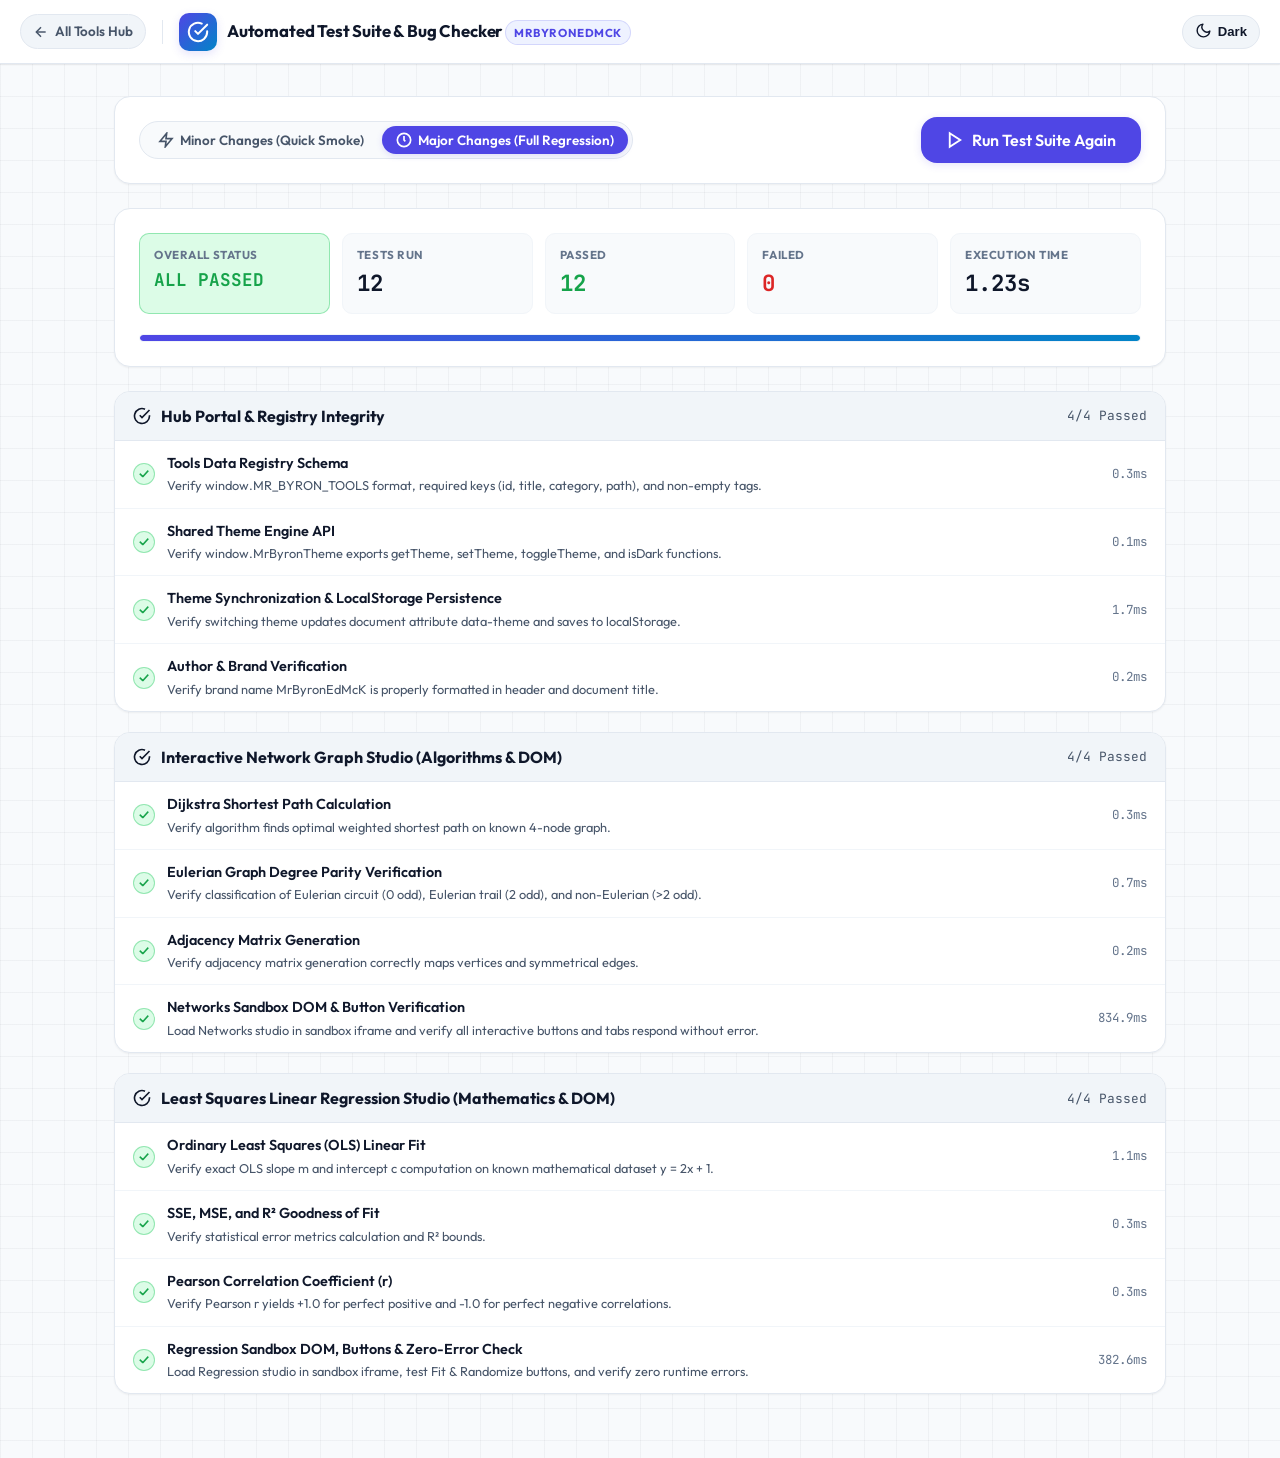
==== tests/index.html @ 6d6232e2 "Moving an old repo for new work." ====
<!DOCTYPE html>
<html lang="en" data-theme="light">
<head>
  <meta charset="UTF-8">
  <meta name="viewport" content="width=device-width, initial-scale=1.0">
  <meta name="description" content="MrByronEdMcK Interactive Test Runner & Bug Checker Suite">
  <title>MrByronEdMcK • Automated Test Suite & Bug Checker</title>

  <!-- Shared Design System -->
  <link rel="preconnect" href="https://fonts.googleapis.com">
  <link rel="preconnect" href="https://fonts.gstatic.com" crossorigin>
  <link href="https://fonts.googleapis.com/css2?family=JetBrains+Mono:wght@400;500;600;700&family=Outfit:wght@300;400;500;600;700;800&display=swap" rel="stylesheet">
  <link rel="stylesheet" href="../shared/css/theme.css">
  <link rel="stylesheet" href="../shared/css/tool-nav.css">
  <link rel="stylesheet" href="./runner.css">

  <script src="../shared/js/theme.js"></script>
</head>
<body class="bg-grid-pattern">

  <!-- Header -->
  <header class="mrbyron-tool-header">
    <div class="mrbyron-nav-left">
      <a href="../index.html" class="mrbyron-back-hub" title="Return to Educational Tools Hub">
        <svg width="16" height="16" viewBox="0 0 24 24" fill="none" stroke="currentColor" stroke-width="2.2">
          <line x1="19" y1="12" x2="5" y2="12"></line>
          <polyline points="12 19 5 12 12 5"></polyline>
        </svg>
        <span class="hub-text">All Tools Hub</span>
      </a>
      <div class="mrbyron-divider"></div>
      <div class="mrbyron-tool-info">
        <div class="brand-icon">
          <svg width="22" height="22" viewBox="0 0 24 24" fill="none" stroke="currentColor" stroke-width="2.2" stroke-linecap="round" stroke-linejoin="round">
            <path d="M22 11.08V12a10 10 0 1 1-5.93-9.14"></path>
            <polyline points="22 4 12 14.01 9 11.01"></polyline>
          </svg>
        </div>
        <h1>Automated Test Suite &amp; Bug Checker <span class="badge badge-primary">MrByronEdMcK</span></h1>
      </div>
    </div>
    <div class="mrbyron-nav-right">
      <button id="btn-theme-toggle" class="btn-theme-toggle" title="Toggle Theme">
        <span id="theme-icon"></span>
        <span class="theme-label">Theme</span>
      </button>
    </div>
  </header>

  <!-- Main Dashboard -->
  <main class="test-dashboard">

    <!-- Action Toolbar & Mode Selector -->
    <section class="test-controls-card">
      <div class="test-controls-left">
        <div class="suite-mode-selector">
          <button id="btn-mode-quick" class="mode-tab-btn" data-mode="quick">
            <svg width="16" height="16" viewBox="0 0 24 24" fill="none" stroke="currentColor" stroke-width="2.5"><polygon points="13 2 3 14 12 14 11 22 21 10 12 10 13 2"></polygon></svg>
            <span>Minor Changes (Quick Smoke)</span>
          </button>
          <button id="btn-mode-full" class="mode-tab-btn active" data-mode="full">
            <svg width="16" height="16" viewBox="0 0 24 24" fill="none" stroke="currentColor" stroke-width="2.5"><circle cx="12" cy="12" r="10"></circle><polyline points="12 6 12 12 14 14"></polyline></svg>
            <span>Major Changes (Full Regression)</span>
          </button>
        </div>
      </div>

      <div class="test-controls-right">
        <button id="btn-run-tests" class="btn btn-primary btn-lg pulse-btn">
          <svg width="18" height="18" viewBox="0 0 24 24" fill="none" stroke="currentColor" stroke-width="2.5"><polygon points="5 3 19 12 5 21 5 3"></polygon></svg>
          <span id="btn-run-text">Run Test Suite</span>
        </button>
      </div>
    </section>

    <!-- Overall Summary & Metrics Bar -->
    <section class="test-summary-card">
      <div class="metrics-grid">
        <div class="metric-box status-box" id="metric-status-box">
          <span class="metric-label">OVERALL STATUS</span>
          <span class="metric-value status-text" id="metric-status">Ready to Run</span>
        </div>
        <div class="metric-box">
          <span class="metric-label">TESTS RUN</span>
          <span class="metric-value" id="metric-total">0</span>
        </div>
        <div class="metric-box">
          <span class="metric-label">PASSED</span>
          <span class="metric-value pass-text" id="metric-passed">0</span>
        </div>
        <div class="metric-box">
          <span class="metric-label">FAILED</span>
          <span class="metric-value fail-text" id="metric-failed">0</span>
        </div>
        <div class="metric-box">
          <span class="metric-label">EXECUTION TIME</span>
          <span class="metric-value" id="metric-duration">0.00s</span>
        </div>
      </div>

      <!-- Live Progress Bar -->
      <div class="progress-container">
        <div class="progress-bar" id="test-progress-bar" style="width: 0%;"></div>
      </div>
    </section>

    <!-- Test Suites Output List -->
    <section class="test-suites-container" id="test-suites-container">
      <!-- Dynamically filled with test suites and individual assertions -->
    </section>

  </main>

  <!-- Hidden Test Iframe sandbox for DOM simulation -->
  <iframe id="test-sandbox-iframe" style="position: absolute; width: 1px; height: 1px; left: -9999px; top: -9999px; visibility: hidden;"></iframe>

  <!-- Scripts -->
  <script src="../shared/js/tools-data.js"></script>
  <script src="./runner.js"></script>
</body>
</html>
---- shared/css/theme.css ----
/* ==========================================================================
   MrByronEdMcK Educational Tools Hub - Shared Design System & Theme Engine
   ========================================================================== */

@import url('https://fonts.googleapis.com/css2?family=JetBrains+Mono:wght@400;500;600;700&family=Outfit:wght@300;400;500;600;700;800&display=swap');

:root {
  /* Typography */
  --font-sans: 'Outfit', -apple-system, BlinkMacSystemFont, "Segoe UI", Roboto, sans-serif;
  --font-mono: 'JetBrains Mono', monospace;

  /* Layout & Sizing */
  --radius-sm: 6px;
  --radius-md: 10px;
  --radius-lg: 16px;
  --radius-xl: 22px;
  --radius-full: 9999px;
  --header-height: 64px;

  /* Transitions */
  --transition-fast: 0.15s cubic-bezier(0.4, 0, 0.2, 1);
  --transition-normal: 0.25s cubic-bezier(0.4, 0, 0.2, 1);
  --transition-smooth: 0.35s cubic-bezier(0.16, 1, 0.3, 1);

  /* ----------------------------------------------------
     DEFAULT LIGHT THEME (Clean, High-Contrast, Classroom & Textbook Ready)
     ---------------------------------------------------- */
  --bg-body: #f8fafc;
  --bg-surface: #ffffff;
  --bg-surface-subtle: #f1f5f9;
  --bg-card: #ffffff;
  --bg-card-hover: #ffffff;
  --bg-card-border-hover: #cbd5e1;

  --border-subtle: #f1f5f9;
  --border-main: #e2e8f0;
  --border-strong: #cbd5e1;

  --text-main: #0f172a;
  --text-muted: #475569;
  --text-dim: #64748b;
  --text-inverted: #ffffff;

  --accent-primary: #4f46e5;
  --accent-primary-hover: #4338ca;
  --accent-primary-subtle: #eef2ff;
  --accent-primary-glow: rgba(79, 70, 229, 0.15);

  --accent-secondary: #0284c7;
  --accent-secondary-subtle: #e0f2fe;

  --accent-success: #16a34a;
  --accent-success-subtle: #dcfce7;
  
  --accent-warning: #d97706;
  --accent-warning-subtle: #fef3c7;

  --accent-danger: #dc2626;
  --accent-danger-subtle: #fee2e2;

  --shadow-sm: 0 1px 2px 0 rgba(0, 0, 0, 0.05);
  --shadow-md: 0 4px 6px -1px rgba(0, 0, 0, 0.07), 0 2px 4px -2px rgba(0, 0, 0, 0.05);
  --shadow-lg: 0 10px 20px -3px rgba(15, 23, 42, 0.07), 0 4px 6px -4px rgba(15, 23, 42, 0.04);
  --shadow-card-hover: 0 20px 30px -8px rgba(79, 70, 229, 0.12), 0 8px 12px -4px rgba(15, 23, 42, 0.06);

  --grid-line-color: rgba(15, 23, 42, 0.04);
}

/* ----------------------------------------------------
   DARK THEME OVERRIDES
   ---------------------------------------------------- */
[data-theme="dark"],
body.theme-dark {
  --bg-body: #0b0f17;
  --bg-surface: #111827;
  --bg-surface-subtle: #1a2234;
  --bg-card: #141c2e;
  --bg-card-hover: #19243a;
  --bg-card-border-hover: #334155;

  --border-subtle: #1e293b;
  --border-main: #2a374d;
  --border-strong: #3b4d6a;

  --text-main: #f8fafc;
  --text-muted: #94a3b8;
  --text-dim: #64748b;
  --text-inverted: #0f172a;

  --accent-primary: #6366f1;
  --accent-primary-hover: #818cf8;
  --accent-primary-subtle: rgba(99, 102, 241, 0.15);
  --accent-primary-glow: rgba(99, 102, 241, 0.25);

  --accent-secondary: #38bdf8;
  --accent-secondary-subtle: rgba(56, 189, 248, 0.15);

  --accent-success: #22c55e;
  --accent-success-subtle: rgba(34, 197, 94, 0.15);

  --accent-warning: #f59e0b;
  --accent-warning-subtle: rgba(245, 158, 11, 0.15);

  --accent-danger: #ef4444;
  --accent-danger-subtle: rgba(239, 68, 68, 0.15);

  --shadow-sm: 0 1px 3px 0 rgba(0, 0, 0, 0.4);
  --shadow-md: 0 4px 8px -1px rgba(0, 0, 0, 0.5);
  --shadow-lg: 0 12px 24px -4px rgba(0, 0, 0, 0.6);
  --shadow-card-hover: 0 20px 35px -8px rgba(0, 0, 0, 0.8), 0 0 20px rgba(99, 102, 241, 0.25);

  --grid-line-color: rgba(255, 255, 255, 0.03);
}

/* ==========================================================================
   Base Elements Reset & Global Setup
   ========================================================================== */

*, *::before, *::after {
  box-sizing: border-box;
  margin: 0;
  padding: 0;
}

html {
  font-size: 16px;
  scroll-behavior: smooth;
}

body {
  font-family: var(--font-sans);
  background-color: var(--bg-body);
  color: var(--text-main);
  line-height: 1.5;
  -webkit-font-smoothing: antialiased;
  -moz-osx-font-smoothing: grayscale;
  transition: background-color 0.28s cubic-bezier(0.4, 0, 0.2, 1), 
              color 0.28s cubic-bezier(0.4, 0, 0.2, 1),
              border-color 0.28s cubic-bezier(0.4, 0, 0.2, 1);
  min-height: 100vh;
}

/* Universal Smooth Theme Transitions for components */
body,
header,
footer,
nav,
aside,
section,
.navbar,
.app-header,
.mrbyron-tool-header,
.card,
.tool-card,
.stat-box,
.filter-btn,
.search-wrapper,
.search-input,
.btn,
.btn-theme-toggle,
.badge,
.pill,
.canvas-section,
.canvas-overlay-bar,
.sidebar,
.preset-btn,
.points-table th,
.points-table td,
.toggle-switch .slider,
.test-summary-card,
.test-controls-card,
.suite-card,
.test-row,
.metric-box {
  transition: background-color 0.28s cubic-bezier(0.4, 0, 0.2, 1),
              border-color 0.28s cubic-bezier(0.4, 0, 0.2, 1),
              color 0.28s cubic-bezier(0.4, 0, 0.2, 1),
              box-shadow 0.28s cubic-bezier(0.4, 0, 0.2, 1);
}

/* Subtle background pattern */
.bg-grid-pattern {
  background-image: 
    linear-gradient(to right, var(--grid-line-color) 1px, transparent 1px),
    linear-gradient(to bottom, var(--grid-line-color) 1px, transparent 1px);
  background-size: 32px 32px;
}

/* Links */
a {
  color: var(--accent-primary);
  text-decoration: none;
  transition: color var(--transition-fast);
}

a:hover {
  color: var(--accent-primary-hover);
}

/* ==========================================================================
   Shared Component Styles (Buttons, Badges, Tags, Inputs)
   ========================================================================== */

/* Button System */
.btn {
  display: inline-flex;
  align-items: center;
  justify-content: center;
  gap: 8px;
  font-family: var(--font-sans);
  font-size: 0.9rem;
  font-weight: 600;
  padding: 8px 16px;
  border-radius: var(--radius-md);
  border: 1px solid transparent;
  cursor: pointer;
  user-select: none;
  text-decoration: none;
  white-space: nowrap;
  transition: all var(--transition-fast);
}

.btn:active {
  transform: scale(0.98);
}

.btn-primary {
  background-color: var(--accent-primary);
  color: #ffffff;
  box-shadow: 0 2px 8px var(--accent-primary-glow);
}

.btn-primary:hover {
  background-color: var(--accent-primary-hover);
  color: #ffffff;
  box-shadow: 0 4px 14px var(--accent-primary-glow);
  transform: translateY(-1px);
}

.btn-secondary {
  background-color: var(--bg-surface-subtle);
  color: var(--text-main);
  border-color: var(--border-main);
}

.btn-secondary:hover {
  background-color: var(--border-main);
  color: var(--text-main);
}

.btn-ghost {
  background-color: transparent;
  color: var(--text-muted);
}

.btn-ghost:hover {
  background-color: var(--bg-surface-subtle);
  color: var(--text-main);
}

.btn-sm {
  font-size: 0.8rem;
  padding: 5px 10px;
  border-radius: var(--radius-sm);
}

.btn-lg {
  font-size: 1rem;
  padding: 12px 24px;
  border-radius: var(--radius-lg);
}

/* Icon Buttons */
.btn-icon {
  width: 38px;
  height: 38px;
  padding: 0;
  border-radius: var(--radius-md);
  background-color: var(--bg-surface-subtle);
  border: 1px solid var(--border-main);
  color: var(--text-muted);
  display: inline-flex;
  align-items: center;
  justify-content: center;
  cursor: pointer;
  transition: all var(--transition-fast);
}

.btn-icon:hover {
  background-color: var(--bg-surface);
  border-color: var(--accent-primary);
  color: var(--accent-primary);
  transform: translateY(-1px);
  box-shadow: var(--shadow-sm);
}

/* Theme Switcher Button */
.btn-theme-toggle {
  position: relative;
  overflow: hidden;
  background-color: var(--bg-surface-subtle);
  border: 1px solid var(--border-main);
  color: var(--text-main);
  border-radius: var(--radius-full);
  padding: 6px 12px;
  font-size: 0.82rem;
  font-weight: 600;
  display: inline-flex;
  align-items: center;
  gap: 6px;
  cursor: pointer;
  transition: all var(--transition-fast);
}

.btn-theme-toggle:hover {
  border-color: var(--accent-primary);
  color: var(--accent-primary);
  background-color: var(--bg-surface);
}

.btn-theme-toggle svg {
  transition: transform var(--transition-smooth);
}

/* Badges & Tags */
.badge {
  display: inline-flex;
  align-items: center;
  gap: 4px;
  font-size: 0.72rem;
  font-weight: 700;
  text-transform: uppercase;
  letter-spacing: 0.05em;
  padding: 3px 8px;
  border-radius: var(--radius-full);
  border: 1px solid transparent;
}

.badge-primary {
  background-color: var(--accent-primary-subtle);
  color: var(--accent-primary);
  border-color: rgba(99, 102, 241, 0.2);
}

.badge-secondary {
  background-color: var(--accent-secondary-subtle);
  color: var(--accent-secondary);
  border-color: rgba(2, 132, 199, 0.2);
}

.badge-success {
  background-color: var(--accent-success-subtle);
  color: var(--accent-success);
  border-color: rgba(22, 163, 74, 0.2);
}

.badge-warning {
  background-color: var(--accent-warning-subtle);
  color: var(--accent-warning);
  border-color: rgba(217, 119, 6, 0.2);
}

.tag {
  display: inline-flex;
  align-items: center;
  font-family: var(--font-mono);
  font-size: 0.75rem;
  font-weight: 500;
  padding: 3px 8px;
  border-radius: var(--radius-sm);
  background-color: var(--bg-surface-subtle);
  border: 1px solid var(--border-main);
  color: var(--text-muted);
  transition: all var(--transition-fast);
}

.tag:hover {
  border-color: var(--accent-primary);
  color: var(--text-main);
}

/* Inputs & Search Controls */
.input-control {
  font-family: var(--font-sans);
  font-size: 0.9rem;
  background-color: var(--bg-surface);
  border: 1px solid var(--border-main);
  border-radius: var(--radius-md);
  color: var(--text-main);
  padding: 10px 14px;
  outline: none;
  transition: all var(--transition-fast);
  width: 100%;
}

.input-control:focus {
  border-color: var(--accent-primary);
  box-shadow: 0 0 0 3px var(--accent-primary-glow);
}

.input-control::placeholder {
  color: var(--text-dim);
}
---- shared/css/tool-nav.css ----
/* ==========================================================================
   MrByronEdMcK Educational Tools Hub - Unified Tool Header & Navigation
   ========================================================================== */

.mrbyron-tool-header,
.app-header {
  height: var(--header-height, 62px);
  background-color: var(--bg-surface);
  border-bottom: 1px solid var(--border-main);
  padding: 0 1.25rem;
  display: flex;
  align-items: center;
  justify-content: space-between;
  position: relative;
  z-index: 100;
  box-shadow: var(--shadow-sm);
  transition: background-color var(--transition-normal), border-color var(--transition-normal);
}

.mrbyron-nav-left {
  display: flex;
  align-items: center;
  gap: 1rem;
}

.mrbyron-back-hub {
  display: inline-flex;
  align-items: center;
  gap: 6px;
  font-size: 0.84rem;
  font-weight: 600;
  color: var(--text-muted);
  background-color: var(--bg-surface-subtle);
  border: 1px solid var(--border-main);
  padding: 6px 12px;
  border-radius: var(--radius-full);
  text-decoration: none;
  transition: all var(--transition-fast);
}

.mrbyron-back-hub:hover {
  color: var(--accent-primary);
  border-color: var(--accent-primary);
  background-color: var(--bg-surface);
  transform: translateX(-2px);
}

.mrbyron-back-hub svg {
  transition: transform var(--transition-fast);
  stroke-width: 2.2;
}

.mrbyron-back-hub:hover svg {
  transform: translateX(-2px);
}

.mrbyron-divider {
  width: 1px;
  height: 24px;
  background-color: var(--border-main);
}

.brand {
  display: flex;
  align-items: center;
  gap: 10px;
}

.brand-icon {
  width: 38px;
  height: 38px;
  border-radius: var(--radius-md);
  background: linear-gradient(135deg, var(--accent-primary) 0%, var(--accent-secondary) 100%);
  display: flex;
  align-items: center;
  justify-content: center;
  color: #ffffff;
  box-shadow: 0 3px 10px var(--accent-primary-glow);
  flex-shrink: 0;
}

.brand-icon svg {
  stroke-width: 2.2;
}

.mrbyron-tool-info {
  display: flex;
  align-items: center;
  gap: 10px;
}

.mrbyron-tool-info h1 {
  font-size: 1.05rem;
  font-weight: 700;
  color: var(--text-main);
  margin: 0;
  letter-spacing: -0.01em;
}

.mrbyron-nav-right,
.header-actions {
  display: flex;
  align-items: center;
  gap: 8px;
}

/* Tool Navigation Responsive */
@media (max-width: 768px) {
  .mrbyron-tool-header,
  .app-header {
    height: auto;
    padding: 0.5rem 0.75rem;
    flex-wrap: wrap;
    gap: 8px;
  }
  .mrbyron-tool-info h1 {
    font-size: 0.95rem;
  }
  .mrbyron-back-hub span.hub-text {
    display: none;
  }
}
---- tests/runner.css ----
/* ==========================================================================
   MrByronEdMcK - Automated Test Suite Dashboard Styles
   ========================================================================== */

.test-dashboard {
  max-width: 1100px;
  margin: 0 auto;
  padding: 2rem 1.5rem 4rem;
  display: flex;
  flex-direction: column;
  gap: 1.5rem;
}

/* Controls Card */
.test-controls-card {
  background-color: var(--bg-surface);
  border: 1px solid var(--border-main);
  border-radius: var(--radius-lg);
  padding: 1.25rem 1.5rem;
  display: flex;
  align-items: center;
  justify-content: space-between;
  box-shadow: var(--shadow-sm);
  flex-wrap: wrap;
  gap: 1rem;
}

.suite-mode-selector {
  display: flex;
  background-color: var(--bg-body);
  border: 1px solid var(--border-main);
  padding: 4px;
  border-radius: var(--radius-full);
  gap: 4px;
}

.mode-tab-btn {
  display: inline-flex;
  align-items: center;
  gap: 6px;
  background: transparent;
  border: none;
  font-family: var(--font-sans);
  font-size: 0.84rem;
  font-weight: 600;
  color: var(--text-muted);
  padding: 6px 14px;
  border-radius: var(--radius-full);
  cursor: pointer;
  transition: all var(--transition-fast);
}

.mode-tab-btn:hover {
  color: var(--text-main);
}

.mode-tab-btn.active {
  background-color: var(--accent-primary);
  color: #ffffff;
  box-shadow: 0 2px 6px var(--accent-primary-glow);
}

/* Summary Card */
.test-summary-card {
  background-color: var(--bg-surface);
  border: 1px solid var(--border-main);
  border-radius: var(--radius-lg);
  padding: 1.5rem;
  box-shadow: var(--shadow-sm);
  display: flex;
  flex-direction: column;
  gap: 1.25rem;
}

.metrics-grid {
  display: grid;
  grid-template-columns: repeat(auto-fit, minmax(160px, 1fr));
  gap: 12px;
}

.metric-box {
  background-color: var(--bg-body);
  border: 1px solid var(--border-subtle);
  border-radius: var(--radius-md);
  padding: 12px 14px;
  display: flex;
  flex-direction: column;
  gap: 4px;
}

.metric-label {
  font-size: 0.72rem;
  font-weight: 700;
  color: var(--text-dim);
  letter-spacing: 0.05em;
  text-transform: uppercase;
}

.metric-value {
  font-family: var(--font-mono);
  font-size: 1.4rem;
  font-weight: 700;
  color: var(--text-main);
}

.pass-text { color: var(--accent-success); }
.fail-text { color: var(--accent-danger); }
.status-text { font-size: 1.1rem; }

.status-box.passed {
  border-color: rgba(34, 197, 94, 0.4);
  background-color: var(--accent-success-subtle);
}
.status-box.passed .status-text {
  color: var(--accent-success);
}

.status-box.failed {
  border-color: rgba(239, 68, 68, 0.4);
  background-color: var(--accent-danger-subtle);
}
.status-box.failed .status-text {
  color: var(--accent-danger);
}

/* Progress Bar */
.progress-container {
  width: 100%;
  height: 8px;
  background-color: var(--bg-body);
  border-radius: var(--radius-full);
  overflow: hidden;
  border: 1px solid var(--border-subtle);
}

.progress-bar {
  height: 100%;
  background: linear-gradient(90deg, var(--accent-primary) 0%, var(--accent-secondary) 100%);
  border-radius: var(--radius-full);
  transition: width 0.25s ease;
}

/* Test Suites Output */
.test-suites-container {
  display: flex;
  flex-direction: column;
  gap: 1.25rem;
}

.suite-card {
  background-color: var(--bg-surface);
  border: 1px solid var(--border-main);
  border-radius: var(--radius-lg);
  overflow: hidden;
  box-shadow: var(--shadow-sm);
}

.suite-header {
  padding: 12px 18px;
  background-color: var(--bg-surface-subtle);
  border-bottom: 1px solid var(--border-main);
  display: flex;
  align-items: center;
  justify-content: space-between;
}

.suite-title {
  display: flex;
  align-items: center;
  gap: 10px;
  font-size: 1rem;
  font-weight: 700;
  color: var(--text-main);
}

.suite-stats {
  font-family: var(--font-mono);
  font-size: 0.8rem;
  color: var(--text-muted);
}

.test-list {
  display: flex;
  flex-direction: column;
  divide-y: 1px solid var(--border-subtle);
}

.test-row {
  padding: 12px 18px;
  display: flex;
  align-items: center;
  justify-content: space-between;
  border-bottom: 1px solid var(--border-subtle);
  font-size: 0.9rem;
  transition: background-color var(--transition-fast);
}

.test-row:last-child {
  border-bottom: none;
}

.test-row:hover {
  background-color: var(--bg-body);
}

.test-info {
  display: flex;
  align-items: center;
  gap: 12px;
}

.test-status-badge {
  display: inline-flex;
  align-items: center;
  justify-content: center;
  width: 22px;
  height: 22px;
  border-radius: 50%;
  font-size: 0.75rem;
  font-weight: 700;
}

.test-status-badge.pass {
  background-color: var(--accent-success-subtle);
  color: var(--accent-success);
  border: 1px solid rgba(34, 197, 94, 0.4);
}

.test-status-badge.fail {
  background-color: var(--accent-danger-subtle);
  color: var(--accent-danger);
  border: 1px solid rgba(239, 68, 68, 0.4);
}

.test-status-badge.pending {
  background-color: var(--bg-surface-subtle);
  color: var(--text-dim);
  border: 1px solid var(--border-main);
}

.test-name {
  font-weight: 600;
  color: var(--text-main);
}

.test-desc {
  font-size: 0.8rem;
  color: var(--text-muted);
  margin-top: 2px;
}

.test-duration {
  font-family: var(--font-mono);
  font-size: 0.78rem;
  color: var(--text-dim);
}

.test-error-details {
  background-color: var(--accent-danger-subtle);
  border-left: 3px solid var(--accent-danger);
  padding: 8px 14px;
  margin: 6px 0 6px 34px;
  border-radius: var(--radius-sm);
  font-family: var(--font-mono);
  font-size: 0.78rem;
  color: var(--accent-danger);
}
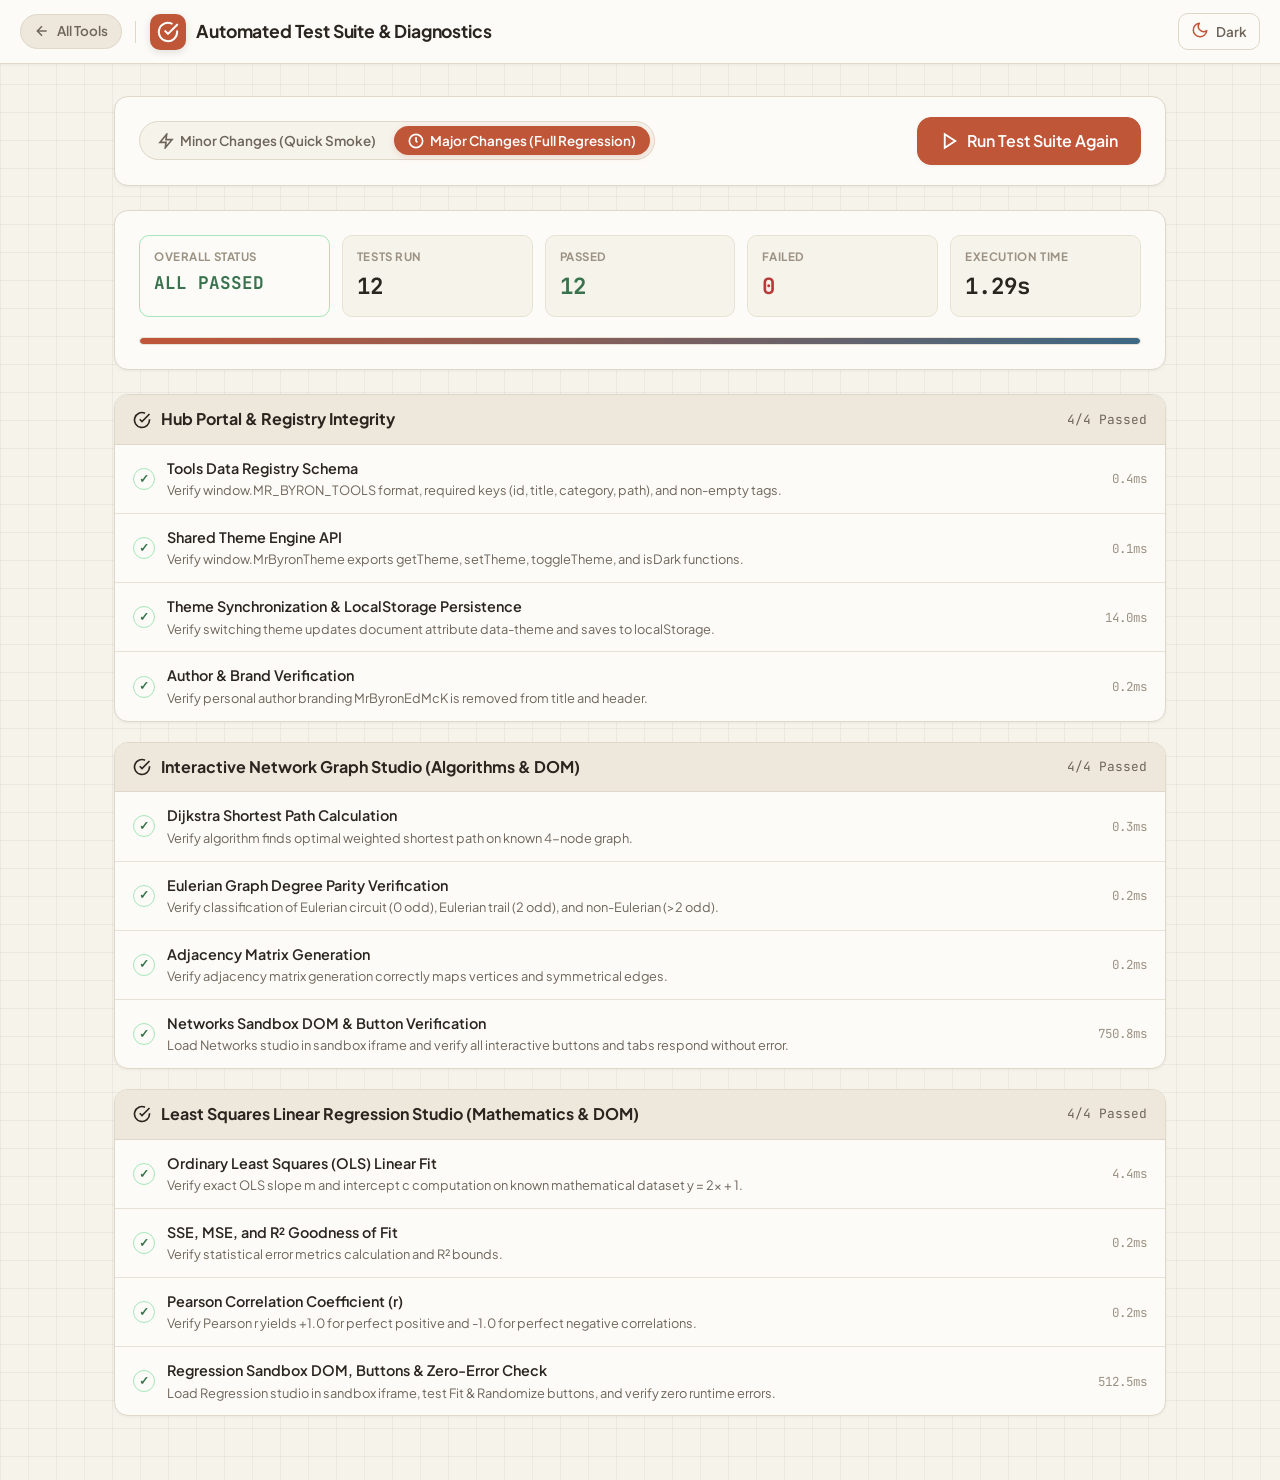
==== commit 9ef32fdd: "Major visual updates and alignment, adaptations for screen size" ====
--- a/tests/index.html
+++ b/tests/index.html
@@ -3,14 +3,15 @@
 <head>
   <meta charset="UTF-8">
   <meta name="viewport" content="width=device-width, initial-scale=1.0">
-  <meta name="description" content="MrByronEdMcK Interactive Test Runner & Bug Checker Suite">
-  <title>MrByronEdMcK • Automated Test Suite & Bug Checker</title>
+  <meta name="description" content="Automated Test Suite & Diagnostics">
+  <title>Automated Test Suite &amp; Diagnostics</title>
 
   <!-- Shared Design System -->
   <link rel="preconnect" href="https://fonts.googleapis.com">
   <link rel="preconnect" href="https://fonts.gstatic.com" crossorigin>
-  <link href="https://fonts.googleapis.com/css2?family=JetBrains+Mono:wght@400;500;600;700&family=Outfit:wght@300;400;500;600;700;800&display=swap" rel="stylesheet">
+  <link href="https://fonts.googleapis.com/css2?family=JetBrains+Mono:wght@400;500;600;700&family=Plus+Jakarta+Sans:wght@400;500;600;700;800&family=Lora:ital,wght@0,500;0,600;1,400&display=swap" rel="stylesheet">
   <link rel="stylesheet" href="../shared/css/theme.css">
+  <link rel="stylesheet" href="../shared/css/components.css">
   <link rel="stylesheet" href="../shared/css/tool-nav.css">
   <link rel="stylesheet" href="./runner.css">
 
@@ -21,12 +22,12 @@
   <!-- Header -->
   <header class="mrbyron-tool-header">
     <div class="mrbyron-nav-left">
-      <a href="../index.html" class="mrbyron-back-hub" title="Return to Educational Tools Hub">
+      <a href="../index.html" class="mrbyron-back-hub btn-back-hub" title="Return to Tools Hub">
         <svg width="16" height="16" viewBox="0 0 24 24" fill="none" stroke="currentColor" stroke-width="2.2">
           <line x1="19" y1="12" x2="5" y2="12"></line>
           <polyline points="12 19 5 12 12 5"></polyline>
         </svg>
-        <span class="hub-text">All Tools Hub</span>
+        <span class="hub-text">All Tools</span>
       </a>
       <div class="mrbyron-divider"></div>
       <div class="mrbyron-tool-info">
@@ -36,7 +37,7 @@
             <polyline points="22 4 12 14.01 9 11.01"></polyline>
           </svg>
         </div>
-        <h1>Automated Test Suite &amp; Bug Checker <span class="badge badge-primary">MrByronEdMcK</span></h1>
+        <h1>Automated Test Suite &amp; Diagnostics</h1>
       </div>
     </div>
     <div class="mrbyron-nav-right">
--- a/shared/css/theme.css
+++ b/shared/css/theme.css
@@ -1,115 +1,294 @@
 /* ==========================================================================
-   MrByronEdMcK Educational Tools Hub - Shared Design System & Theme Engine
+   Tools Hub - Shared Design System & Theme Engine
+   Warm, Natural Editorial Aesthetic (Aligned with StudyCards design system)
    ========================================================================== */
 
-@import url('https://fonts.googleapis.com/css2?family=JetBrains+Mono:wght@400;500;600;700&family=Outfit:wght@300;400;500;600;700;800&display=swap');
+@import url('https://fonts.googleapis.com/css2?family=Lora:ital,wght@0,500;0,600;1,400&family=Plus+Jakarta+Sans:wght@400;500;600;700;800&family=JetBrains+Mono:wght@400;500;600&display=swap');
 
 :root {
-  /* Typography */
-  --font-sans: 'Outfit', -apple-system, BlinkMacSystemFont, "Segoe UI", Roboto, sans-serif;
-  --font-mono: 'JetBrains Mono', monospace;
-
-  /* Layout & Sizing */
+  /* ------------------------------------------------------------------------
+     Color Palette (Light Mode: Warm Oat / Parchment Beige & Natural Clay)
+     ------------------------------------------------------------------------ */
+  --bg-primary: #f6f3eb;        /* Warm oatmeal paper canvas */
+  --bg-surface: #fdfbf7;        /* Clean warm ivory card surface */
+  --bg-surface-hover: #eee8dc;  /* Gentle warm hover */
+  --bg-card: #fdfbf7;           /* Card background */
+  --bg-subtle: #eee7db;         /* Subtle warm container/tag backdrop */
+
+  --border-color: #dfd7c8;      /* Soft natural linen border */
+  --border-subtle: #e8e2d5;
+  --border-focus: #c05638;      /* Terracotta accent focus ring */
+
+  --text-main: #2b2520;         /* Deep espresso / charcoal ink */
+  --text-muted: #6e655b;        /* Warm stone taupe */
+  --text-light: #9c9284;        /* Soft warm stone */
+  --text-inverted: #ffffff;
+
+  /* Earthy Accents */
+  --primary: #c05638;           /* Warm terracotta / rust clay */
+  --primary-hover: #a7452a;     /* Deeper baked clay */
+  --primary-light: #faeee7;     /* Soft terracotta wash */
+  --primary-text: #963a20;      /* Rich terracotta text */
+
+  --success: #38734e;           /* Garden sage / deep olive */
+  --success-hover: #2d5e3f;
+  --success-light: #eaf3ed;
+  --success-text: #225134;
+
+  --warning: #b87320;           /* Honey amber / warm ochre */
+  --warning-hover: #9c5f14;
+  --warning-light: #fdf3e5;
+  --warning-text: #7b4507;
+
+  --danger: #b83a3a;            /* Soft brick crimson */
+  --danger-hover: #9c2d2d;
+  --danger-light: #fbeeed;
+  --danger-text: #7c1f1f;
+
+  --info: #3d6884;              /* Slate river blue */
+  --info-light: #ecf3f8;
+  --info-text: #234c68;
+
+  /* Ambient Natural Shadows */
+  --shadow-sm: 0 1px 3px rgba(43, 37, 32, 0.05);
+  --shadow-md: 0 4px 10px -2px rgba(43, 37, 32, 0.07), 0 2px 4px -2px rgba(43, 37, 32, 0.04);
+  --shadow-lg: 0 12px 24px -4px rgba(43, 37, 32, 0.08), 0 4px 8px -2px rgba(43, 37, 32, 0.03);
+  --shadow-xl: 0 20px 32px -6px rgba(43, 37, 32, 0.1);
+
+  /* Radii - Natural, comfortable curves */
   --radius-sm: 6px;
   --radius-md: 10px;
-  --radius-lg: 16px;
-  --radius-xl: 22px;
+  --radius-lg: 14px;
+  --radius-xl: 20px;
   --radius-full: 9999px;
+
+  /* Typography */
+  --font-sans: 'Plus Jakarta Sans', -apple-system, BlinkMacSystemFont, "Segoe UI", Roboto, sans-serif;
+  --font-serif: 'Lora', Georgia, serif;
+  --font-display: 'Plus Jakarta Sans', -apple-system, BlinkMacSystemFont, "Segoe UI", Roboto, sans-serif;
+  --font-mono: 'JetBrains Mono', monospace;
+
+  /* Layout */
   --header-height: 64px;
 
   /* Transitions */
-  --transition-fast: 0.15s cubic-bezier(0.4, 0, 0.2, 1);
-  --transition-normal: 0.25s cubic-bezier(0.4, 0, 0.2, 1);
+  --transition-fast: 0.15s ease;
+  --transition-normal: 0.25s ease;
   --transition-smooth: 0.35s cubic-bezier(0.16, 1, 0.3, 1);
 
-  /* ----------------------------------------------------
-     DEFAULT LIGHT THEME (Clean, High-Contrast, Classroom & Textbook Ready)
-     ---------------------------------------------------- */
-  --bg-body: #f8fafc;
-  --bg-surface: #ffffff;
-  --bg-surface-subtle: #f1f5f9;
-  --bg-card: #ffffff;
-  --bg-card-hover: #ffffff;
-  --bg-card-border-hover: #cbd5e1;
-
-  --border-subtle: #f1f5f9;
-  --border-main: #e2e8f0;
-  --border-strong: #cbd5e1;
-
-  --text-main: #0f172a;
-  --text-muted: #475569;
-  --text-dim: #64748b;
-  --text-inverted: #ffffff;
-
-  --accent-primary: #4f46e5;
-  --accent-primary-hover: #4338ca;
-  --accent-primary-subtle: #eef2ff;
-  --accent-primary-glow: rgba(79, 70, 229, 0.15);
-
-  --accent-secondary: #0284c7;
-  --accent-secondary-subtle: #e0f2fe;
-
-  --accent-success: #16a34a;
-  --accent-success-subtle: #dcfce7;
-  
-  --accent-warning: #d97706;
-  --accent-warning-subtle: #fef3c7;
-
-  --accent-danger: #dc2626;
-  --accent-danger-subtle: #fee2e2;
-
-  --shadow-sm: 0 1px 2px 0 rgba(0, 0, 0, 0.05);
-  --shadow-md: 0 4px 6px -1px rgba(0, 0, 0, 0.07), 0 2px 4px -2px rgba(0, 0, 0, 0.05);
-  --shadow-lg: 0 10px 20px -3px rgba(15, 23, 42, 0.07), 0 4px 6px -4px rgba(15, 23, 42, 0.04);
-  --shadow-card-hover: 0 20px 30px -8px rgba(79, 70, 229, 0.12), 0 8px 12px -4px rgba(15, 23, 42, 0.06);
-
-  --grid-line-color: rgba(15, 23, 42, 0.04);
-}
-
-/* ----------------------------------------------------
-   DARK THEME OVERRIDES
-   ---------------------------------------------------- */
+  /* Backward Compatibility Aliases for legacy tools */
+  --bg-body: var(--bg-primary);
+  --bg-surface-subtle: var(--bg-subtle);
+  --bg-dark: var(--bg-primary);
+  --border-main: var(--border-color);
+  --border-strong: var(--border-color);
+  --text-dim: var(--text-light);
+  --accent-primary: var(--primary);
+  --accent-primary-hover: var(--primary-hover);
+  --accent-primary-subtle: var(--primary-light);
+  --accent-primary-glow: rgba(192, 86, 56, 0.18);
+  --accent-secondary: var(--info);
+  --accent-secondary-subtle: var(--info-light);
+  --accent-success: var(--success);
+  --accent-warning: var(--warning);
+  --accent-danger: var(--danger);
+
+  --grid-line-color: rgba(43, 37, 32, 0.05);
+}
+
+/* ------------------------------------------------------------------------
+   Dark Mode Tokens (Warm Night Study / Dark Walnut & Roasted Espresso)
+   ------------------------------------------------------------------------ */
 [data-theme="dark"],
 body.theme-dark {
-  --bg-body: #0b0f17;
-  --bg-surface: #111827;
-  --bg-surface-subtle: #1a2234;
-  --bg-card: #141c2e;
-  --bg-card-hover: #19243a;
-  --bg-card-border-hover: #334155;
-
-  --border-subtle: #1e293b;
-  --border-main: #2a374d;
-  --border-strong: #3b4d6a;
-
-  --text-main: #f8fafc;
-  --text-muted: #94a3b8;
-  --text-dim: #64748b;
-  --text-inverted: #0f172a;
-
-  --accent-primary: #6366f1;
-  --accent-primary-hover: #818cf8;
-  --accent-primary-subtle: rgba(99, 102, 241, 0.15);
-  --accent-primary-glow: rgba(99, 102, 241, 0.25);
-
-  --accent-secondary: #38bdf8;
-  --accent-secondary-subtle: rgba(56, 189, 248, 0.15);
-
-  --accent-success: #22c55e;
-  --accent-success-subtle: rgba(34, 197, 94, 0.15);
-
-  --accent-warning: #f59e0b;
-  --accent-warning-subtle: rgba(245, 158, 11, 0.15);
-
-  --accent-danger: #ef4444;
-  --accent-danger-subtle: rgba(239, 68, 68, 0.15);
-
-  --shadow-sm: 0 1px 3px 0 rgba(0, 0, 0, 0.4);
-  --shadow-md: 0 4px 8px -1px rgba(0, 0, 0, 0.5);
-  --shadow-lg: 0 12px 24px -4px rgba(0, 0, 0, 0.6);
-  --shadow-card-hover: 0 20px 35px -8px rgba(0, 0, 0, 0.8), 0 0 20px rgba(99, 102, 241, 0.25);
-
-  --grid-line-color: rgba(255, 255, 255, 0.03);
+  --bg-primary: #191715;        /* Deep roasted coffee bean */
+  --bg-surface: #23201c;        /* Warm dark wood card */
+  --bg-surface-hover: #2c2823;
+  --bg-card: #23201c;
+  --bg-subtle: #2b2722;
+
+  --border-color: #38322b;      /* Muted espresso timber border */
+  --border-subtle: #2e2923;
+  --border-focus: #e07a57;
+
+  --text-main: #f3efe6;         /* Warm ivory text */
+  --text-muted: #aca294;        /* Soft warm taupe */
+  --text-light: #7a7164;
+  --text-inverted: #191715;
+
+  --primary: #e07a57;           /* Warm peach terracotta */
+  --primary-hover: #eb8d6b;
+  --primary-light: #39241b;
+  --primary-text: #f7c2b2;
+
+  --success: #52996d;
+  --success-hover: #63aa7e;
+  --success-light: #1f3024;
+  --success-text: #a0dcba;
+
+  --warning: #d99436;
+  --warning-hover: #e5a448;
+  --warning-light: #3a2811;
+  --warning-text: #fad698;
+
+  --danger: #d95858;
+  --danger-hover: #e56b6b;
+  --danger-light: #381919;
+  --danger-text: #fca5a5;
+
+  --info: #5d91b4;
+  --info-light: #1b2b38;
+  --info-text: #bcd9ec;
+
+  --shadow-sm: 0 1px 3px rgba(0, 0, 0, 0.35);
+  --shadow-md: 0 4px 12px rgba(0, 0, 0, 0.45);
+  --shadow-lg: 0 12px 28px rgba(0, 0, 0, 0.55);
+  --shadow-xl: 0 20px 36px rgba(0, 0, 0, 0.65);
+
+  /* Legacy aliases for dark mode */
+  --bg-body: var(--bg-primary);
+  --bg-surface-subtle: var(--bg-subtle);
+  --bg-dark: var(--bg-primary);
+  --border-main: var(--border-color);
+  --border-strong: var(--border-color);
+  --text-dim: var(--text-light);
+  --accent-primary: var(--primary);
+  --accent-primary-hover: var(--primary-hover);
+  --accent-primary-subtle: var(--primary-light);
+  --accent-primary-glow: rgba(224, 122, 87, 0.25);
+  --accent-secondary: var(--info);
+  --accent-secondary-subtle: var(--info-light);
+  --accent-success: var(--success);
+  --accent-warning: var(--warning);
+  --accent-danger: var(--danger);
+
+  --grid-line-color: rgba(255, 255, 255, 0.04);
+}
+
+/* ==========================================================================
+   User Selectable Accent Themes (Orange, Green, Blue, Pink, Yellow, Red, Purple)
+   ========================================================================== */
+
+/* 1. Orange / Terracotta (Default) */
+[data-accent="orange"],
+:root:not([data-accent]) {
+  --primary: #c05638;
+  --primary-hover: #a7452a;
+  --primary-light: #faeee7;
+  --primary-text: #963a20;
+  --border-focus: #c05638;
+}
+[data-theme="dark"][data-accent="orange"],
+[data-theme="dark"]:not([data-accent]),
+body.theme-dark[data-accent="orange"],
+body.theme-dark:not([data-accent]) {
+  --primary: #e07a57;
+  --primary-hover: #eb8d6b;
+  --primary-light: #39241b;
+  --primary-text: #f7c2b2;
+  --border-focus: #e07a57;
+}
+
+/* 2. Green / Sage & Forest */
+[data-accent="green"] {
+  --primary: #38734e;
+  --primary-hover: #2d5e3f;
+  --primary-light: #eaf3ed;
+  --primary-text: #225134;
+  --border-focus: #38734e;
+}
+[data-theme="dark"][data-accent="green"],
+body.theme-dark[data-accent="green"] {
+  --primary: #52996d;
+  --primary-hover: #63aa7e;
+  --primary-light: #1f3024;
+  --primary-text: #a0dcba;
+  --border-focus: #52996d;
+}
+
+/* 3. Blue / River Slate & Denim */
+[data-accent="blue"] {
+  --primary: #366482;
+  --primary-hover: #2b5069;
+  --primary-light: #e9f1f6;
+  --primary-text: #1e445d;
+  --border-focus: #366482;
+}
+[data-theme="dark"][data-accent="blue"],
+body.theme-dark[data-accent="blue"] {
+  --primary: #548bb0;
+  --primary-hover: #659cc2;
+  --primary-light: #1c2a35;
+  --primary-text: #a4cbdf;
+  --border-focus: #548bb0;
+}
+
+/* 4. Pink / Dusty Rose & Blush */
+[data-accent="pink"] {
+  --primary: #b84e72;
+  --primary-hover: #9e3f60;
+  --primary-light: #faeef3;
+  --primary-text: #8e3152;
+  --border-focus: #b84e72;
+}
+[data-theme="dark"][data-accent="pink"],
+body.theme-dark[data-accent="pink"] {
+  --primary: #d96b92;
+  --primary-hover: #e47d9f;
+  --primary-light: #381d28;
+  --primary-text: #f8bad0;
+  --border-focus: #d96b92;
+}
+
+/* 5. Yellow / Golden Amber & Honey Ochre */
+[data-accent="yellow"] {
+  --primary: #b87320;
+  --primary-hover: #9c5f14;
+  --primary-light: #fdf3e5;
+  --primary-text: #7b4507;
+  --border-focus: #b87320;
+}
+[data-theme="dark"][data-accent="yellow"],
+body.theme-dark[data-accent="yellow"] {
+  --primary: #d99436;
+  --primary-hover: #e5a448;
+  --primary-light: #3a2811;
+  --primary-text: #fad698;
+  --border-focus: #d99436;
+}
+
+/* 6. Red / Crimson Brick */
+[data-accent="red"] {
+  --primary: #b83a3a;
+  --primary-hover: #9c2d2d;
+  --primary-light: #fbeeed;
+  --primary-text: #7c1f1f;
+  --border-focus: #b83a3a;
+}
+[data-theme="dark"][data-accent="red"],
+body.theme-dark[data-accent="red"] {
+  --primary: #d95858;
+  --primary-hover: #e56b6b;
+  --primary-light: #381919;
+  --primary-text: #fca5a5;
+  --border-focus: #d95858;
+}
+
+/* 7. Purple / Warm Plum & Violet */
+[data-accent="purple"] {
+  --primary: #7d4e8d;
+  --primary-hover: #693f77;
+  --primary-light: #f6eefa;
+  --primary-text: #5b3269;
+  --border-focus: #7d4e8d;
+}
+[data-theme="dark"][data-accent="purple"],
+body.theme-dark[data-accent="purple"] {
+  --primary: #a871b8;
+  --primary-hover: #b882c7;
+  --primary-light: #311f38;
+  --primary-text: #e2c2eb;
+  --border-focus: #a871b8;
 }
 
 /* ==========================================================================
@@ -125,279 +304,69 @@
 html {
   font-size: 16px;
   scroll-behavior: smooth;
+  overflow-x: hidden;
+  max-width: 100vw;
 }
 
 body {
   font-family: var(--font-sans);
-  background-color: var(--bg-body);
+  background-color: var(--bg-primary);
   color: var(--text-main);
-  line-height: 1.5;
+  line-height: 1.55;
   -webkit-font-smoothing: antialiased;
   -moz-osx-font-smoothing: grayscale;
-  transition: background-color 0.28s cubic-bezier(0.4, 0, 0.2, 1), 
-              color 0.28s cubic-bezier(0.4, 0, 0.2, 1),
-              border-color 0.28s cubic-bezier(0.4, 0, 0.2, 1);
   min-height: 100vh;
-}
-
-/* Universal Smooth Theme Transitions for components */
-body,
-header,
-footer,
-nav,
-aside,
-section,
-.navbar,
-.app-header,
-.mrbyron-tool-header,
-.card,
-.tool-card,
-.stat-box,
-.filter-btn,
-.search-wrapper,
-.search-input,
-.btn,
-.btn-theme-toggle,
-.badge,
-.pill,
-.canvas-section,
-.canvas-overlay-bar,
-.sidebar,
-.preset-btn,
-.points-table th,
-.points-table td,
-.toggle-switch .slider,
-.test-summary-card,
-.test-controls-card,
-.suite-card,
-.test-row,
-.metric-box {
-  transition: background-color 0.28s cubic-bezier(0.4, 0, 0.2, 1),
-              border-color 0.28s cubic-bezier(0.4, 0, 0.2, 1),
-              color 0.28s cubic-bezier(0.4, 0, 0.2, 1),
-              box-shadow 0.28s cubic-bezier(0.4, 0, 0.2, 1);
-}
-
-/* Subtle background pattern */
+  transition: background-color var(--transition-normal), 
+              color var(--transition-normal),
+              border-color var(--transition-normal);
+}
+
+/* Subtle background grid pattern */
 .bg-grid-pattern {
   background-image: 
     linear-gradient(to right, var(--grid-line-color) 1px, transparent 1px),
     linear-gradient(to bottom, var(--grid-line-color) 1px, transparent 1px);
-  background-size: 32px 32px;
-}
-
-/* Links */
+  background-size: 28px 28px;
+}
+
 a {
-  color: var(--accent-primary);
+  color: var(--primary);
   text-decoration: none;
   transition: color var(--transition-fast);
 }
 
 a:hover {
-  color: var(--accent-primary-hover);
-}
-
-/* ==========================================================================
-   Shared Component Styles (Buttons, Badges, Tags, Inputs)
-   ========================================================================== */
-
-/* Button System */
-.btn {
-  display: inline-flex;
-  align-items: center;
-  justify-content: center;
-  gap: 8px;
-  font-family: var(--font-sans);
-  font-size: 0.9rem;
-  font-weight: 600;
-  padding: 8px 16px;
-  border-radius: var(--radius-md);
-  border: 1px solid transparent;
-  cursor: pointer;
-  user-select: none;
-  text-decoration: none;
-  white-space: nowrap;
-  transition: all var(--transition-fast);
-}
-
-.btn:active {
-  transform: scale(0.98);
-}
-
-.btn-primary {
-  background-color: var(--accent-primary);
-  color: #ffffff;
-  box-shadow: 0 2px 8px var(--accent-primary-glow);
-}
-
-.btn-primary:hover {
-  background-color: var(--accent-primary-hover);
-  color: #ffffff;
-  box-shadow: 0 4px 14px var(--accent-primary-glow);
-  transform: translateY(-1px);
-}
-
-.btn-secondary {
-  background-color: var(--bg-surface-subtle);
-  color: var(--text-main);
-  border-color: var(--border-main);
-}
-
-.btn-secondary:hover {
-  background-color: var(--border-main);
-  color: var(--text-main);
-}
-
-.btn-ghost {
-  background-color: transparent;
-  color: var(--text-muted);
-}
-
-.btn-ghost:hover {
-  background-color: var(--bg-surface-subtle);
-  color: var(--text-main);
-}
-
-.btn-sm {
-  font-size: 0.8rem;
-  padding: 5px 10px;
-  border-radius: var(--radius-sm);
-}
-
-.btn-lg {
-  font-size: 1rem;
-  padding: 12px 24px;
-  border-radius: var(--radius-lg);
-}
-
-/* Icon Buttons */
-.btn-icon {
-  width: 38px;
-  height: 38px;
-  padding: 0;
-  border-radius: var(--radius-md);
-  background-color: var(--bg-surface-subtle);
-  border: 1px solid var(--border-main);
-  color: var(--text-muted);
-  display: inline-flex;
-  align-items: center;
-  justify-content: center;
-  cursor: pointer;
-  transition: all var(--transition-fast);
-}
-
-.btn-icon:hover {
-  background-color: var(--bg-surface);
-  border-color: var(--accent-primary);
-  color: var(--accent-primary);
-  transform: translateY(-1px);
-  box-shadow: var(--shadow-sm);
-}
-
-/* Theme Switcher Button */
-.btn-theme-toggle {
-  position: relative;
-  overflow: hidden;
-  background-color: var(--bg-surface-subtle);
-  border: 1px solid var(--border-main);
-  color: var(--text-main);
-  border-radius: var(--radius-full);
-  padding: 6px 12px;
-  font-size: 0.82rem;
-  font-weight: 600;
-  display: inline-flex;
-  align-items: center;
-  gap: 6px;
-  cursor: pointer;
-  transition: all var(--transition-fast);
-}
-
-.btn-theme-toggle:hover {
-  border-color: var(--accent-primary);
-  color: var(--accent-primary);
-  background-color: var(--bg-surface);
-}
-
-.btn-theme-toggle svg {
-  transition: transform var(--transition-smooth);
-}
-
-/* Badges & Tags */
-.badge {
-  display: inline-flex;
-  align-items: center;
-  gap: 4px;
-  font-size: 0.72rem;
-  font-weight: 700;
-  text-transform: uppercase;
-  letter-spacing: 0.05em;
-  padding: 3px 8px;
-  border-radius: var(--radius-full);
-  border: 1px solid transparent;
-}
-
-.badge-primary {
-  background-color: var(--accent-primary-subtle);
-  color: var(--accent-primary);
-  border-color: rgba(99, 102, 241, 0.2);
-}
-
-.badge-secondary {
-  background-color: var(--accent-secondary-subtle);
-  color: var(--accent-secondary);
-  border-color: rgba(2, 132, 199, 0.2);
-}
-
-.badge-success {
-  background-color: var(--accent-success-subtle);
-  color: var(--accent-success);
-  border-color: rgba(22, 163, 74, 0.2);
-}
-
-.badge-warning {
-  background-color: var(--accent-warning-subtle);
-  color: var(--accent-warning);
-  border-color: rgba(217, 119, 6, 0.2);
-}
-
-.tag {
-  display: inline-flex;
-  align-items: center;
-  font-family: var(--font-mono);
-  font-size: 0.75rem;
-  font-weight: 500;
-  padding: 3px 8px;
-  border-radius: var(--radius-sm);
-  background-color: var(--bg-surface-subtle);
-  border: 1px solid var(--border-main);
-  color: var(--text-muted);
-  transition: all var(--transition-fast);
-}
-
-.tag:hover {
-  border-color: var(--accent-primary);
-  color: var(--text-main);
-}
-
-/* Inputs & Search Controls */
-.input-control {
-  font-family: var(--font-sans);
-  font-size: 0.9rem;
-  background-color: var(--bg-surface);
-  border: 1px solid var(--border-main);
-  border-radius: var(--radius-md);
-  color: var(--text-main);
-  padding: 10px 14px;
-  outline: none;
-  transition: all var(--transition-fast);
-  width: 100%;
-}
-
-.input-control:focus {
-  border-color: var(--accent-primary);
-  box-shadow: 0 0 0 3px var(--accent-primary-glow);
-}
-
-.input-control::placeholder {
-  color: var(--text-dim);
-}
+  color: var(--primary-hover);
+}
+
+img, svg, canvas {
+  max-width: 100%;
+}
+
+input, select, textarea, button {
+  font-family: inherit;
+  box-sizing: border-box;
+}
+
+/* Utility Animations */
+.animate-fade-in {
+  animation: fadeIn 0.25s ease-out forwards;
+}
+
+.animate-scale-up {
+  animation: scaleUp 0.2s cubic-bezier(0.16, 1, 0.3, 1) forwards;
+}
+
+@keyframes fadeIn {
+  from { opacity: 0; transform: translateY(6px); }
+  to { opacity: 1; transform: translateY(0); }
+}
+
+@keyframes scaleUp {
+  from { opacity: 0; transform: scale(0.96); }
+  to { opacity: 1; transform: scale(1); }
+}
+
+.hidden {
+  display: none !important;
+}
--- a/shared/css/components.css
+++ b/shared/css/components.css
@@ -0,0 +1,512 @@
+/* ==========================================================================
+   Tools Hub - Shared UI Components Library
+   Aligned with FlashCards design system (Buttons, Cards, Inputs, Modals & Swatches)
+   ========================================================================== */
+
+/* --------------------------------------------------------------------------
+   Buttons
+   -------------------------------------------------------------------------- */
+.btn {
+  display: inline-flex;
+  align-items: center;
+  justify-content: center;
+  gap: 0.5rem;
+  font-family: var(--font-sans);
+  font-size: 0.92rem;
+  font-weight: 600;
+  line-height: 1.25;
+  padding: 0.6rem 1.15rem;
+  border-radius: var(--radius-md);
+  border: 1px solid transparent;
+  cursor: pointer;
+  user-select: none;
+  text-decoration: none;
+  white-space: nowrap;
+  transition: all var(--transition-fast);
+  box-shadow: var(--shadow-sm);
+}
+
+.btn:active {
+  transform: translateY(1px);
+}
+
+.btn:focus-visible {
+  outline: 2px solid var(--border-focus);
+  outline-offset: 2px;
+}
+
+/* Primary Button */
+.btn-primary {
+  background-color: var(--primary);
+  color: #ffffff;
+  border-color: var(--primary);
+}
+
+.btn-primary:hover {
+  background-color: var(--primary-hover);
+  border-color: var(--primary-hover);
+  box-shadow: var(--shadow-md);
+  color: #ffffff;
+}
+
+/* Secondary Button */
+.btn-secondary {
+  background-color: var(--bg-surface);
+  color: var(--text-main);
+  border-color: var(--border-color);
+}
+
+.btn-secondary:hover {
+  background-color: var(--bg-surface-hover);
+  border-color: var(--text-muted);
+}
+
+/* Outline Button */
+.btn-outline {
+  background-color: transparent;
+  color: var(--text-main);
+  border-color: var(--border-color);
+}
+
+.btn-outline:hover {
+  background-color: var(--bg-subtle);
+  border-color: var(--primary);
+  color: var(--primary);
+}
+
+/* Ghost Button */
+.btn-ghost {
+  background-color: transparent;
+  color: var(--text-muted);
+  border-color: transparent;
+  box-shadow: none;
+}
+
+.btn-ghost:hover {
+  background-color: var(--bg-subtle);
+  color: var(--text-main);
+}
+
+/* Danger Button */
+.btn-danger {
+  background-color: var(--danger);
+  color: #ffffff;
+  border-color: var(--danger);
+}
+
+.btn-danger:hover {
+  background-color: var(--danger-hover);
+  border-color: var(--danger-hover);
+}
+
+.btn-danger-outline {
+  background-color: transparent;
+  color: var(--danger);
+  border-color: var(--danger);
+  box-shadow: none;
+}
+
+.btn-danger-outline:hover {
+  background-color: var(--danger-light);
+}
+
+/* Sizing Modifiers */
+.btn-lg {
+  padding: 0.8rem 1.4rem;
+  font-size: 1rem;
+  border-radius: var(--radius-lg);
+}
+
+.btn-sm {
+  padding: 0.4rem 0.8rem;
+  font-size: 0.84rem;
+  border-radius: var(--radius-sm);
+}
+
+.btn-xs {
+  padding: 0.25rem 0.55rem;
+  font-size: 0.76rem;
+  border-radius: var(--radius-sm);
+}
+
+.btn-icon {
+  width: 38px;
+  height: 38px;
+  padding: 0;
+  border-radius: var(--radius-md);
+  flex-shrink: 0;
+}
+
+.btn-icon.btn-sm {
+  width: 32px;
+  height: 32px;
+}
+
+.btn-block {
+  display: flex;
+  width: 100%;
+}
+
+.btn-close {
+  background: none;
+  border: none;
+  color: var(--text-muted);
+  font-size: 1.4rem;
+  cursor: pointer;
+  padding: 4px 8px;
+  line-height: 1;
+  border-radius: var(--radius-sm);
+  transition: all var(--transition-fast);
+}
+
+.btn-close:hover {
+  color: var(--text-main);
+  background-color: var(--bg-subtle);
+}
+
+/* --------------------------------------------------------------------------
+   Badges, Pills & Tags
+   -------------------------------------------------------------------------- */
+.badge {
+  display: inline-flex;
+  align-items: center;
+  gap: 0.35rem;
+  font-size: 0.74rem;
+  font-weight: 700;
+  padding: 0.25rem 0.65rem;
+  border-radius: var(--radius-full);
+  line-height: 1.2;
+  letter-spacing: 0.02em;
+}
+
+.badge-primary {
+  background-color: var(--primary-light);
+  color: var(--primary-text);
+  border: 1px solid transparent;
+}
+
+.badge-secondary {
+  background-color: var(--bg-subtle);
+  color: var(--text-muted);
+  border: 1px solid var(--border-color);
+}
+
+.tag {
+  display: inline-flex;
+  align-items: center;
+  font-size: 0.75rem;
+  font-weight: 600;
+  padding: 0.2rem 0.55rem;
+  border-radius: var(--radius-sm);
+  background-color: var(--bg-subtle);
+  color: var(--text-muted);
+  border: 1px solid var(--border-subtle);
+  transition: all var(--transition-fast);
+}
+
+.tag:hover {
+  border-color: var(--border-color);
+  color: var(--text-main);
+}
+
+/* --------------------------------------------------------------------------
+   Cards
+   -------------------------------------------------------------------------- */
+.card {
+  background-color: var(--bg-card);
+  border: 1px solid var(--border-color);
+  border-radius: var(--radius-lg);
+  box-shadow: var(--shadow-sm);
+  overflow: hidden;
+  transition: border-color var(--transition-normal), box-shadow var(--transition-normal);
+}
+
+.card:hover {
+  box-shadow: var(--shadow-md);
+}
+
+.card-header {
+  padding: 1rem 1.25rem;
+  border-bottom: 1px solid var(--border-color);
+  display: flex;
+  align-items: center;
+  justify-content: space-between;
+  gap: 0.75rem;
+}
+
+.card-header h2,
+.card-header h3 {
+  font-family: var(--font-display);
+  font-size: 1.05rem;
+  font-weight: 700;
+  color: var(--text-main);
+  margin: 0;
+}
+
+.card-body {
+  padding: 1.25rem;
+}
+
+.card-footer {
+  padding: 0.9rem 1.25rem;
+  border-top: 1px solid var(--border-color);
+  background-color: var(--bg-subtle);
+  display: flex;
+  align-items: center;
+  justify-content: flex-end;
+  gap: 0.75rem;
+}
+
+/* --------------------------------------------------------------------------
+   Form Inputs & Controls
+   -------------------------------------------------------------------------- */
+.input-control,
+.form-input,
+.form-select,
+.form-textarea {
+  width: 100%;
+  font-family: var(--font-sans);
+  font-size: 0.92rem;
+  color: var(--text-main);
+  background-color: var(--bg-surface);
+  border: 1px solid var(--border-color);
+  border-radius: var(--radius-md);
+  padding: 0.6rem 0.85rem;
+  outline: none;
+  transition: border-color var(--transition-fast), box-shadow var(--transition-fast);
+}
+
+.input-control:focus,
+.form-input:focus,
+.form-select:focus,
+.form-textarea:focus {
+  border-color: var(--border-focus);
+  box-shadow: 0 0 0 3px var(--primary-light);
+}
+
+.input-control::placeholder,
+.form-input::placeholder {
+  color: var(--text-light);
+}
+
+/* Toggle Switches */
+.toggle-switch {
+  position: relative;
+  display: inline-flex;
+  align-items: center;
+  gap: 0.5rem;
+  cursor: pointer;
+  user-select: none;
+}
+
+.toggle-switch input {
+  position: absolute;
+  opacity: 0;
+  width: 0;
+  height: 0;
+}
+
+.toggle-switch .slider {
+  position: relative;
+  width: 38px;
+  height: 22px;
+  background-color: var(--border-color);
+  border-radius: var(--radius-full);
+  transition: background-color var(--transition-fast);
+  flex-shrink: 0;
+}
+
+.toggle-switch .slider::before {
+  content: "";
+  position: absolute;
+  height: 16px;
+  width: 16px;
+  left: 3px;
+  top: 3px;
+  background-color: #ffffff;
+  border-radius: 50%;
+  box-shadow: 0 1px 3px rgba(0, 0, 0, 0.2);
+  transition: transform var(--transition-fast);
+}
+
+.toggle-switch input:checked + .slider {
+  background-color: var(--primary);
+}
+
+.toggle-switch input:checked + .slider::before {
+  transform: translateX(16px);
+}
+
+.toggle-label {
+  font-size: 0.84rem;
+  font-weight: 600;
+  color: var(--text-main);
+  display: flex;
+  align-items: center;
+  gap: 0.4rem;
+}
+
+/* --------------------------------------------------------------------------
+   Settings Modal & Accent Swatch Picker
+   -------------------------------------------------------------------------- */
+.modal-overlay {
+  position: fixed;
+  inset: 0;
+  z-index: 200;
+  background-color: rgba(25, 23, 21, 0.5);
+  backdrop-filter: blur(4px);
+  -webkit-backdrop-filter: blur(4px);
+  display: flex;
+  align-items: center;
+  justify-content: center;
+  padding: 1rem;
+  animation: fadeIn 0.2s ease-out;
+}
+
+.modal-card {
+  background-color: var(--bg-surface);
+  border: 1px solid var(--border-color);
+  border-radius: var(--radius-lg);
+  box-shadow: var(--shadow-xl);
+  max-width: 500px;
+  width: 100%;
+  overflow: hidden;
+  animation: scaleUp 0.2s cubic-bezier(0.16, 1, 0.3, 1);
+}
+
+.modal-header {
+  padding: 1.15rem 1.4rem;
+  border-bottom: 1px solid var(--border-color);
+  display: flex;
+  align-items: center;
+  justify-content: space-between;
+}
+
+.modal-header h2 {
+  font-family: var(--font-display);
+  font-size: 1.2rem;
+  font-weight: 700;
+  color: var(--text-main);
+  margin: 0;
+}
+
+.modal-body {
+  padding: 1.4rem;
+  display: flex;
+  flex-direction: column;
+  gap: 1.25rem;
+}
+
+.setting-row {
+  display: flex;
+  flex-direction: column;
+  gap: 0.5rem;
+}
+
+.setting-title {
+  font-size: 0.88rem;
+  font-weight: 700;
+  color: var(--text-main);
+}
+
+.setting-sub {
+  font-size: 0.78rem;
+  color: var(--text-muted);
+}
+
+/* Accent Swatch Picker */
+.accent-color-picker {
+  display: flex;
+  align-items: center;
+  gap: 0.65rem;
+  flex-wrap: wrap;
+  padding: 0.4rem 0.1rem;
+}
+
+.accent-swatch-option {
+  display: flex;
+  flex-direction: column;
+  align-items: center;
+  gap: 0.35rem;
+  cursor: pointer;
+  position: relative;
+}
+
+.accent-swatch-option input[type="radio"] {
+  position: absolute;
+  opacity: 0;
+  pointer-events: none;
+}
+
+.accent-swatch {
+  width: 32px;
+  height: 32px;
+  border-radius: var(--radius-full);
+  background-color: var(--swatch-color);
+  border: 2px solid transparent;
+  display: flex;
+  align-items: center;
+  justify-content: center;
+  transition: transform var(--transition-fast), box-shadow var(--transition-fast);
+}
+
+.accent-swatch-option:hover .accent-swatch {
+  transform: scale(1.12);
+}
+
+.accent-swatch-option input[type="radio"]:checked + .accent-swatch {
+  box-shadow: 0 0 0 2.5px var(--text-main), 0 2px 8px rgba(0, 0, 0, 0.25);
+  transform: scale(1.08);
+}
+
+.accent-swatch-option input[type="radio"]:checked + .accent-swatch::after {
+  content: '✓';
+  color: #ffffff;
+  font-size: 0.85rem;
+  font-weight: 800;
+  line-height: 1;
+}
+
+.accent-swatch-label {
+  font-size: 0.72rem;
+  font-weight: 600;
+  color: var(--text-muted);
+}
+
+.accent-swatch-option input[type="radio"]:checked ~ .accent-swatch-label {
+  color: var(--text-main);
+  font-weight: 700;
+}
+
+/* Theme segmented control */
+.theme-segmented-control {
+  display: grid;
+  grid-template-columns: 1fr 1fr;
+  gap: 0.5rem;
+  background-color: var(--bg-subtle);
+  padding: 0.3rem;
+  border-radius: var(--radius-md);
+  border: 1px solid var(--border-color);
+}
+
+.theme-seg-btn {
+  display: flex;
+  align-items: center;
+  justify-content: center;
+  gap: 0.5rem;
+  padding: 0.55rem;
+  border-radius: var(--radius-sm);
+  background: transparent;
+  border: none;
+  font-size: 0.88rem;
+  font-weight: 600;
+  color: var(--text-muted);
+  cursor: pointer;
+  transition: all var(--transition-fast);
+}
+
+.theme-seg-btn.active {
+  background-color: var(--bg-surface);
+  color: var(--text-main);
+  box-shadow: var(--shadow-sm);
+}
--- a/shared/css/tool-nav.css
+++ b/shared/css/tool-nav.css
@@ -1,122 +1,308 @@
 /* ==========================================================================
-   MrByronEdMcK Educational Tools Hub - Unified Tool Header & Navigation
+   Tools Hub - Unified Navigation Header
+   Harmonized with FlashCards navbar layout and responsive multi-device rules
    ========================================================================== */
 
-.mrbyron-tool-header,
-.app-header {
-  height: var(--header-height, 62px);
+.app-navbar,
+.app-header,
+.mrbyron-tool-header {
+  position: sticky;
+  top: 0;
+  z-index: 100;
+  height: var(--header-height, 64px);
   background-color: var(--bg-surface);
-  border-bottom: 1px solid var(--border-main);
-  padding: 0 1.25rem;
-  display: flex;
-  align-items: center;
-  justify-content: space-between;
-  position: relative;
-  z-index: 100;
+  border-bottom: 1px solid var(--border-color);
   box-shadow: var(--shadow-sm);
   transition: background-color var(--transition-normal), border-color var(--transition-normal);
-}
-
+  padding: 0 1.25rem;
+  display: flex;
+  align-items: center;
+  justify-content: space-between;
+  width: 100%;
+}
+
+.nav-container {
+  max-width: 1280px;
+  width: 100%;
+  margin: 0 auto;
+  display: flex;
+  align-items: center;
+  justify-content: space-between;
+  gap: 1rem;
+}
+
+/* Navigation Left Area */
+.nav-left,
 .mrbyron-nav-left {
   display: flex;
   align-items: center;
-  gap: 1rem;
-}
-
+  gap: 0.85rem;
+}
+
+/* Return to Hub Button */
+.btn-back-hub,
 .mrbyron-back-hub {
   display: inline-flex;
   align-items: center;
-  gap: 6px;
+  gap: 0.45rem;
+  font-family: var(--font-sans);
   font-size: 0.84rem;
   font-weight: 600;
   color: var(--text-muted);
-  background-color: var(--bg-surface-subtle);
-  border: 1px solid var(--border-main);
-  padding: 6px 12px;
+  background-color: var(--bg-subtle);
+  border: 1px solid var(--border-color);
+  padding: 0.4rem 0.8rem;
   border-radius: var(--radius-full);
   text-decoration: none;
   transition: all var(--transition-fast);
-}
-
+  white-space: nowrap;
+}
+
+.btn-back-hub:hover,
 .mrbyron-back-hub:hover {
-  color: var(--accent-primary);
-  border-color: var(--accent-primary);
-  background-color: var(--bg-surface);
+  color: var(--primary);
+  border-color: var(--primary);
+  background-color: var(--primary-light);
   transform: translateX(-2px);
 }
 
+.btn-back-hub svg,
 .mrbyron-back-hub svg {
   transition: transform var(--transition-fast);
-  stroke-width: 2.2;
-}
-
+}
+
+.btn-back-hub:hover svg,
 .mrbyron-back-hub:hover svg {
   transform: translateX(-2px);
 }
 
+.nav-divider,
 .mrbyron-divider {
   width: 1px;
-  height: 24px;
-  background-color: var(--border-main);
-}
-
+  height: 22px;
+  background-color: var(--border-color);
+}
+
+/* Brand Identity */
+.nav-brand,
 .brand {
   display: flex;
   align-items: center;
-  gap: 10px;
+  gap: 0.65rem;
+  text-decoration: none;
+  user-select: none;
+  cursor: pointer;
 }
 
 .brand-icon {
-  width: 38px;
-  height: 38px;
+  width: 36px;
+  height: 36px;
   border-radius: var(--radius-md);
-  background: linear-gradient(135deg, var(--accent-primary) 0%, var(--accent-secondary) 100%);
+  background-color: var(--primary);
+  color: #ffffff;
   display: flex;
   align-items: center;
   justify-content: center;
-  color: #ffffff;
-  box-shadow: 0 3px 10px var(--accent-primary-glow);
+  box-shadow: 0 2px 8px rgba(0, 0, 0, 0.12);
   flex-shrink: 0;
-}
-
-.brand-icon svg {
-  stroke-width: 2.2;
-}
-
+  transition: background-color var(--transition-normal);
+}
+
+.brand-name {
+  font-family: var(--font-display);
+  font-size: 1.25rem;
+  font-weight: 800;
+  letter-spacing: -0.02em;
+  color: var(--text-main);
+  line-height: 1.15;
+}
+
+.brand-accent {
+  color: var(--primary);
+}
+
+.tool-info-header,
 .mrbyron-tool-info {
   display: flex;
   align-items: center;
-  gap: 10px;
-}
-
-.mrbyron-tool-info h1 {
-  font-size: 1.05rem;
+  gap: 0.65rem;
+}
+
+.tool-info-header h1,
+.mrbyron-tool-info h1,
+.brand-title h1 {
+  font-family: var(--font-display);
+  font-size: 1.1rem;
   font-weight: 700;
   color: var(--text-main);
   margin: 0;
   letter-spacing: -0.01em;
 }
 
+.tool-subtitle,
+.sub-tag,
+.subtitle {
+  font-size: 0.76rem;
+  font-weight: 500;
+  color: var(--text-muted);
+}
+
+/* Navigation Actions Right Area */
+.nav-actions,
 .mrbyron-nav-right,
 .header-actions {
   display: flex;
   align-items: center;
-  gap: 8px;
-}
-
-/* Tool Navigation Responsive */
-@media (max-width: 768px) {
-  .mrbyron-tool-header,
-  .app-header {
+  gap: 0.65rem;
+  flex-shrink: 0;
+}
+
+/* Theme Toggle Button */
+.btn-theme-toggle {
+  display: inline-flex;
+  align-items: center;
+  justify-content: center;
+  gap: 0.45rem;
+  background-color: var(--bg-surface);
+  border: 1px solid var(--border-color);
+  color: var(--text-muted);
+  font-size: 0.84rem;
+  font-weight: 600;
+  padding: 0.45rem 0.75rem;
+  border-radius: var(--radius-md);
+  cursor: pointer;
+  transition: all var(--transition-fast);
+}
+
+.btn-theme-toggle:hover {
+  background-color: var(--bg-subtle);
+  color: var(--text-main);
+  border-color: var(--text-muted);
+}
+
+.btn-theme-toggle svg {
+  color: var(--primary);
+  flex-shrink: 0;
+}
+
+/* Settings Button */
+.btn-settings {
+  display: inline-flex;
+  align-items: center;
+  justify-content: center;
+  width: 36px;
+  height: 36px;
+  padding: 0;
+  border-radius: var(--radius-md);
+  background-color: var(--bg-surface);
+  border: 1px solid var(--border-color);
+  color: var(--text-muted);
+  cursor: pointer;
+  transition: all var(--transition-fast);
+}
+
+.btn-settings:hover {
+  background-color: var(--bg-subtle);
+  color: var(--text-main);
+  border-color: var(--primary);
+}
+
+/* --------------------------------------------------------------------------
+   Responsive Layout Breakpoints for Header
+   -------------------------------------------------------------------------- */
+@media (max-width: 900px) {
+  .app-navbar,
+  .app-header,
+  .mrbyron-tool-header {
     height: auto;
-    padding: 0.5rem 0.75rem;
-    flex-wrap: wrap;
-    gap: 8px;
-  }
-  .mrbyron-tool-info h1 {
-    font-size: 0.95rem;
-  }
+    min-height: 58px;
+    padding: 0.5rem 1rem;
+  }
+
+  .nav-container {
+    gap: 0.5rem;
+  }
+
+  .brand-name {
+    font-size: 1.1rem;
+  }
+
+  .tool-subtitle,
+  .sub-tag,
+  .subtitle {
+    display: none;
+  }
+
+  .btn-theme-toggle .theme-label {
+    display: none;
+  }
+
+  .btn-theme-toggle {
+    padding: 0.4rem;
+    width: 34px;
+    height: 34px;
+    justify-content: center;
+  }
+}
+
+@media (max-width: 680px) {
+  .app-navbar,
+  .app-header,
+  .mrbyron-tool-header {
+    padding: 0.4rem 0.75rem;
+  }
+
+  .btn-back-hub span.hub-text,
   .mrbyron-back-hub span.hub-text {
     display: none;
   }
-}
+
+  .btn-back-hub,
+  .mrbyron-back-hub {
+    width: 32px;
+    height: 32px;
+    padding: 0;
+    justify-content: center;
+    border-radius: var(--radius-sm);
+    color: var(--text-main);
+    flex-shrink: 0;
+  }
+
+  .brand-icon {
+    width: 30px;
+    height: 30px;
+  }
+
+  .brand-name {
+    font-size: 1rem;
+  }
+
+  .tool-info-header h1,
+  .mrbyron-tool-info h1,
+  .brand-title h1 {
+    font-size: 0.95rem;
+  }
+
+  .nav-actions,
+  .mrbyron-nav-right,
+  .header-actions {
+    gap: 0.35rem;
+  }
+
+  .nav-actions .btn-sm .btn-text,
+  .mrbyron-nav-right .btn-sm .btn-text,
+  .header-actions .btn-sm .btn-text,
+  .header-actions .btn-label-text {
+    display: none;
+  }
+
+  .nav-actions .btn-sm,
+  .mrbyron-nav-right .btn-sm,
+  .header-actions .btn-sm {
+    padding: 0;
+    width: 32px;
+    height: 32px;
+    min-width: 32px;
+    justify-content: center;
+  }
+}
--- a/tests/runner.css
+++ b/tests/runner.css
@@ -1,5 +1,5 @@
 /* ==========================================================================
-   MrByronEdMcK - Automated Test Suite Dashboard Styles
+   Educational Tools Hub - Automated Test Suite Dashboard Styles
    ========================================================================== */
 
 .test-dashboard {
